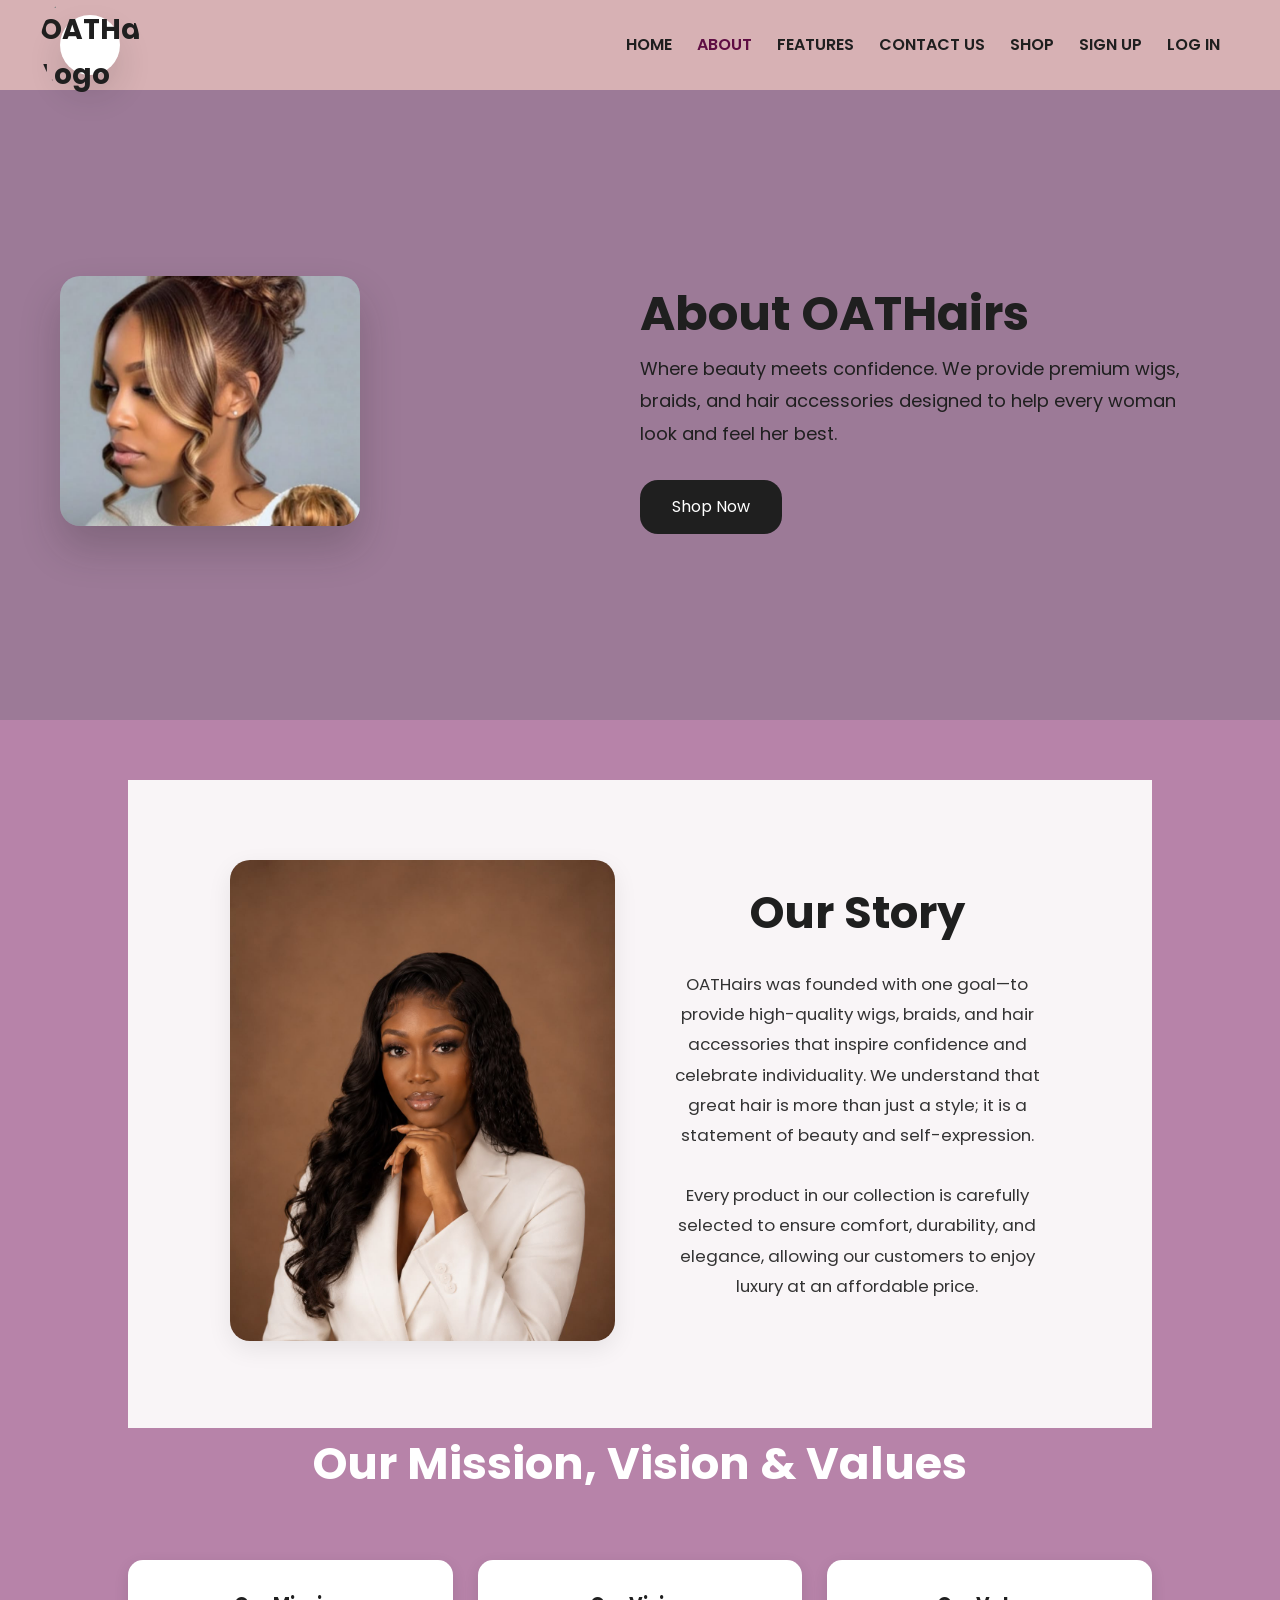
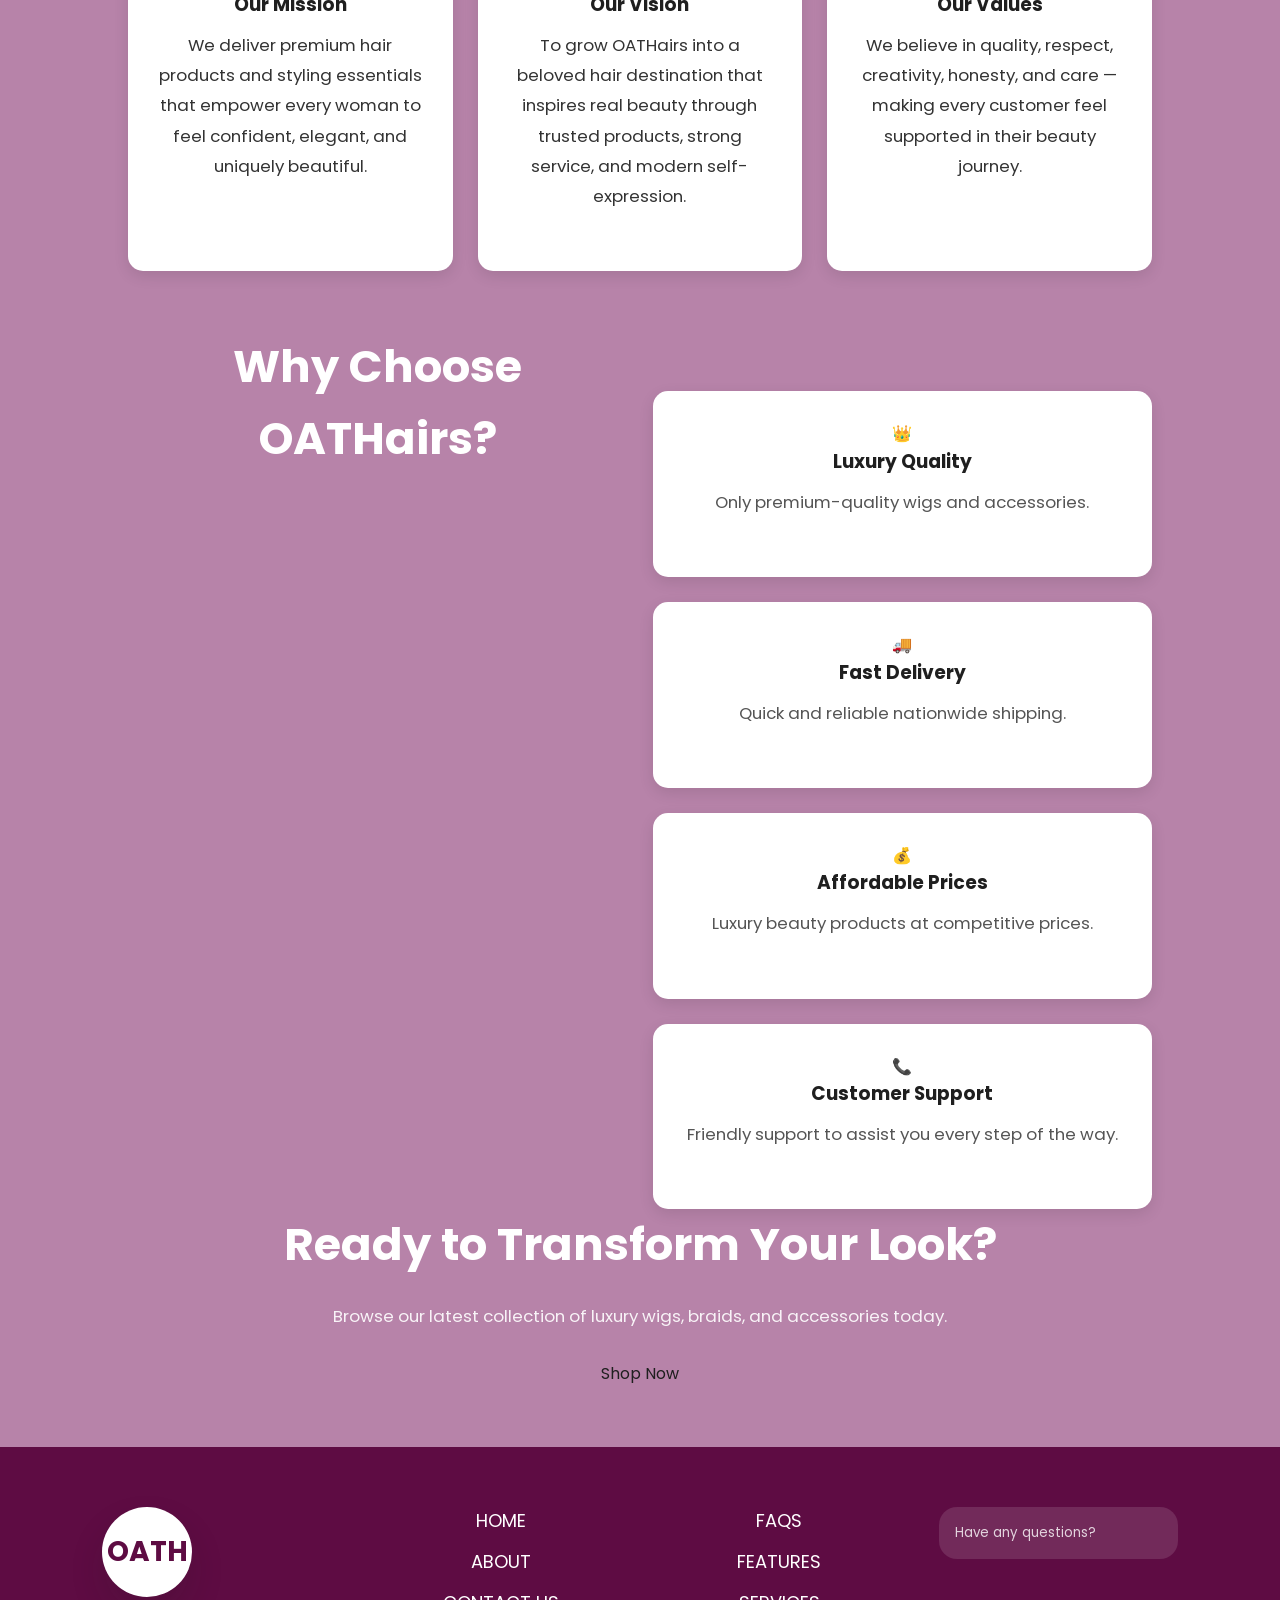
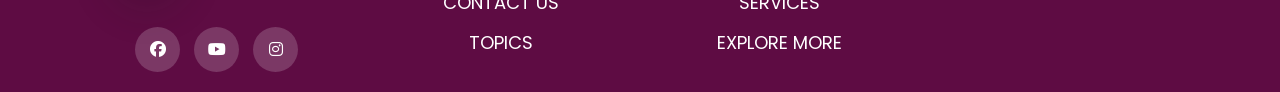
==== pages/about.html @ c1d585ab "Added styles" ====
<!DOCTYPE html>
<html lang="en">
<head>
    <meta charset="UTF-8">
    <meta name="viewport" content="width=device-width, initial-scale=1.0">
    <title>About Us | OATHairs</title>

    <link rel="stylesheet" href="../src/style.css">

    <link href="https://fonts.googleapis.com/css2?family=Poppins:wght@300;400;500;600;700&display=swap" rel="stylesheet">

    <link rel="stylesheet"
    href="https://cdnjs.cloudflare.com/ajax/libs/font-awesome/6.5.2/css/all.min.css">
</head>

<body>

<!-- Navigation -->

<header>

<nav class="navbar">

    <div class="logo">
            <img src="../images/logo.png" alt="OATHairs Logo">
        </div>


  

<ul>
<li><a href="../index.html">HOME</a></li>
<li><a href="about.html" class="active">ABOUT</a></li>
<li><a href="features.html">FEATURES</a></li>
<li><a href="contact.html">CONTACT US</a></li>
<li><a href="shop.html">SHOP</a></li>
<li><a href="signup.html">SIGN UP</a></li>
<li><a href="login.html">LOG IN</a></li>
</ul>

</nav>

</header>

<!-- Hero -->

<section class="hero about-hero">

<div class="hero-image">

<img src="../images/WigCap2.jpg" alt="About OATHairs">

</div>

<div class="hero-text">

<h1>About OATHairs</h1>

<p>Where beauty meets confidence. We provide premium wigs, braids, and hair accessories designed to help every woman look and feel her best.</p>

<a href="shop.html" class="about-btn">Shop Now</a>

</div>

</section>

<div class="color-band">

<!-- Our Story -->

<section class="about">

<div class="about-container">

<div class="about-image">
    

<img src="../images/ThelmaProfile.jpeg" alt="Our Story">


</div>

<div class="about-content">

<h2>Our Story</h2>

<p style="color: #333;">
OATHairs was founded with one goal—to provide high-quality wigs, braids, and hair accessories that inspire confidence and celebrate individuality. We understand that great hair is more than just a style; it is a statement of beauty and self-expression.

</p>

<p style="color: #333;">
Every product in our collection is carefully selected to ensure comfort, durability, and elegance, allowing our customers to enjoy luxury at an affordable price.

</p>

</div>

</div>

</section>

<!-- Mission, Vision & Values -->

<section class="features">

<h2>Our Mission, Vision & Values</h2>

<div class="about-features">

<div class="feature-card">
<h3>Our Mission</h3>
<p style="color: #333;">We deliver premium hair products and styling essentials that empower every woman to feel confident, elegant, and uniquely beautiful.</p>
</div>

<div class="feature-card">
<h3>Our Vision</h3>
<p style="color: #333;">To grow OATHairs into a beloved hair destination that inspires real beauty through trusted products, strong service, and modern self-expression.</p>
</div>

<div class="feature-card">
<h3>Our Values</h3>
<p style="color: #333;">We believe in quality, respect, creativity, honesty, and care — making every customer feel supported in their beauty journey.</p>
</div>

</div>

</section>

<!-- Why Choose Us -->

<section class="about-features">

<h2>Why Choose OATHairs?</h2>

<div class="about-features">

<div class="feature-card">
<div class="emoji-icon">👑</div>
<h3>Luxury Quality</h3>
<p>Only premium-quality wigs and accessories.</p>
</div>

<div class="feature-card">
<div class="emoji-icon">🚚</div>
<h3>Fast Delivery</h3>
<p>Quick and reliable nationwide shipping.</p>
</div>

<div class="feature-card">
<div class="emoji-icon">💰</div>
<h3>Affordable Prices</h3>
<p>Luxury beauty products at competitive prices.</p>
</div>

<div class="feature-card">
<div class="emoji-icon">📞</div>
<h3>Customer Support</h3>
<p>Friendly support to assist you every step of the way.</p>
</div>

</div>

</section>

<!-- Call to Action -->

<section class="contact">

<h2>Ready to Transform Your Look?</h2>

<p style="text-align:center; margin-bottom:30px;">

Browse our latest collection of luxury wigs, braids, and accessories today.

</p>

<div style="text-align:center;">
<a href="shop.html" class="btn">Shop Now</a>
</div>

</section>

</div>

<!-- Footer -->

<footer>

<div class="footer-logo">
    

<div class="circle">OATH</div>

<div class="socials">

<i class="fab fa-facebook"></i>
<i class="fab fa-youtube"></i>
<i class="fab fa-instagram"></i>

</div>

</div>

<div class="footer-links">
<ul>
<li>HOME</li>
<li>ABOUT</li>
<li>CONTACT US</li>
<li>TOPICS</li>
</ul>
</div>

<div class="footer-links">
<ul>
<li>FAQS</li>
<li>FEATURES</li>
<li>SERVICES</li>
<li>EXPLORE MORE</li>
</ul>
</div>

<div class="contact-box">
<input type="text" placeholder="Have any questions?">
</div>

</footer>

</body>
</html>
---- src/style.css ----
/* Google Font */

@import url('https://fonts.googleapis.com/css2?family=Poppins:wght@300;400;500;600;700&display=swap');


* {

    margin: 0;

    padding: 0;

    box-sizing: border-box;

    font-family: 'Poppins', sans-serif;

}


body {

    background: #F9F5F7;

    color: #1F1F1F;

    line-height: 1.6;

}


a {

    color: #1F1F1F;

    text-decoration: none;

    transition: color .3s ease;

}


a:hover {

    color: #5E0C43;

}


button {

    font-family: 'Poppins', sans-serif;

}


/* Navigation */


.navbar {

    width: 100%;

    min-height: 90px;

    background: #D7B1B4;

    display: flex;

    justify-content: space-between;

    align-items: center;

    padding: 0 60px;

    box-shadow: 0 18px 40px rgba(31, 31, 31, 0.12);

}


.logo {

    width: 60px;

    height: 60px;

    border-radius: 50%;

    background: #FFFFFF;

    color: #1F1F1F;

    border-radius: 50%;

    display: flex;



    justify-content: center;

    align-items: center;

    font-size: 28px;

    font-weight: 700;

    box-shadow: 0 18px 35px rgba(31, 31, 31, 0.14);

}
.logo img{
    width: 100px;
    height: height 100%;
    object-fit: cover;
    border-radius: 50%;
}


.navbar ul {

    display: flex;

    list-style: none;

    flex-wrap: wrap;

}


.navbar ul li {

    margin-left: 25px;

}


.navbar ul li a {

    text-decoration: none;

    color: #1F1F1F;

    font-weight: 600;

    transition: color .3s ease;

}


.navbar ul li a:hover {

    color: #5E0C43;

}


/* Hero Section */


.hero {

    background: #9C7A97;

    color: #1F1F1F;

    display: flex;

    justify-content: space-between;

    align-items: center;

    padding: 60px;

    gap: 40px;

}


.hero-image img {

    width: 300px;

    height: 250px;

    object-fit: cover;

    border-radius: 20px;

    box-shadow: 0 22px 40px rgba(31, 31, 31, 0.22);

}


.hero-text {

    width: 50%;

}


.hero-text h2 {

    font-size: 44px;

    margin-bottom: 20px;

    color: #1F1F1F;

}


.hero-text p {

    line-height: 1.8;

    margin-bottom: 30px;

    color: #1F1F1F;

    max-width: 560px;

}


.hero button {

    padding: 16px 48px;

    background: #1F1F1F;

    color: #FFFFFF;

    border: none;

    border-radius: 18px;

    font-size: 18px;

    font-weight: 700;

    cursor: pointer;

    transition: background .3s ease, transform .3s ease, box-shadow .3s ease;

    box-shadow: 0 14px 35px rgba(31, 31, 31, 0.28);

}


.hero button:hover {

    background: #5E0C43;

    transform: translateY(-2px);

}


/* Products */


.sponsors {

    background: #B783A9;

    padding: 60px;

}


.sponsors h2 {

    text-align: center;

    margin-bottom: 40px;

    color: #1F1F1F;

    font-size: 32px;

}


.cards {

    display: grid;

    grid-template-columns: repeat(4, 1fr);

    gap: 30px;

}


.card {

    text-align: center;

    background: #FFFFFF;

    border-radius: 20px;

    padding: 24px;

    box-shadow: 0 18px 35px rgba(31, 31, 31, 0.12);

    transition: transform .3s ease, box-shadow .3s ease;

}


.card:hover {

    transform: translateY(-4px);

    box-shadow: 0 24px 45px rgba(31, 31, 31, 0.18);

}


.card img {

    width: 100%;

    height: 180px;

    object-fit: cover;

    border-radius: 18px;

    box-shadow: 0 16px 30px rgba(31, 31, 31, 0.14);

}


.card h3 {

    margin-top: 20px;

    color: #1F1F1F;

    font-size: 22px;

}


/* Footer */


footer {

    background: #5E0C43;

    color: #FFFFFF;

    display: grid;

    grid-template-columns: 1fr 1fr 1fr 1fr;

    padding: 60px;

    gap: 40px;

}


.circle {

    width: 90px;

    height: 90px;

    border-radius: 50%;

    background: #FFFFFF;

    color: #5E0C43;

    display: flex;

    justify-content: center;

    align-items: center;

    font-size: 28px;

    font-weight: bold;

    margin-bottom: 30px;

    box-shadow: 0 18px 35px rgba(31, 31, 31, 0.14);

}


.socials i {

    width: 45px;

    height: 45px;

    background: rgba(255, 255, 255, 0.18);

    border-radius: 50%;

    display: inline-flex;

    justify-content: center;

    align-items: center;

    margin-right: 10px;

    cursor: pointer;

    transition: background .3s ease, color .3s ease;

    color: #FFFFFF;

}


.socials i:hover {

    background: #FFFFFF;

    color: #5E0C43;

}


.footer-links ul {

    list-style: none;

    padding: 0;

}


.footer-links li {

    color: #FFFFFF;

    margin-bottom: 12px;

    font-size: 18px;

}


.contact-box input,

.contact-box textarea {

    width: 100%;

    padding: 16px;

    border: none;

    border-radius: 18px;

    margin-bottom: 15px;

    background: rgba(255, 255, 255, 0.12);

    color: #FFFFFF;

    outline: none;

    transition: box-shadow .3s ease;

}


.contact-box input::placeholder,

.contact-box textarea::placeholder {

    color: rgba(255, 255, 255, 0.8);

}


.contact-box input:focus,

.contact-box textarea:focus {

    box-shadow: 0 0 0 3px rgba(255, 255, 255, 0.18);

}


.contact-box textarea {

    height: 120px;

    resize: none;

}


/* Responsive */


@media(max-width:900px) {

    .navbar {

        flex-direction: column;

        height: auto;

        padding: 25px 30px;

    }


    .navbar ul {

        justify-content: center;

        margin-top: 20px;

    }


    .hero {

        flex-direction: column;

        text-align: center;

    }


    .hero-text {

        width: 100%;

        margin-top: 30px;

    }


    .cards {

        grid-template-columns: repeat(2, 1fr);

    }


    footer {

        grid-template-columns: 1fr;

        text-align: center;

    }


    .circle {

        margin: 0 auto 30px;

    }

}


@media(max-width:600px) {

    .cards {

        grid-template-columns: 1fr;

    }


    .hero-image img {

        width: 100%;

        height: auto;

    }


    .navbar ul li {

        margin: 10px;

    }


    .navbar {

        padding: 20px;

    }


    .hero {

        padding: 40px 20px;

    }


    .sponsors {

        padding: 40px 20px;

    }


    footer {

        padding: 40px 20px;

    }

}



.hero-text h2 {

    font-size: 28px;

}



/* Active navigation link */

.nav-links a.active {

    color: #5E0C43;

    font-weight: 700;

}


/* About page hero */

.about-hero {

    min-height: 70vh;

}


.about-hero .hero-text h1 {

    font-size: 48px;

}


.about-hero .hero-text p {

    font-size: 18px;

}


/* Icon styling inside About page cards */

.product-card i {

    color: #5E0C43;

    margin-top: 30px;

}

/* ==========================
   ABOUT SECTION - OATHairs
========================== */

.about {
    background: #F9F5F7;
    padding: 80px 10%;
}

.about-container {
    display: flex;
    align-items: center;
    justify-content: space-between;
    gap: 50px;
    flex-wrap: wrap;
}

.about-image {
    flex: 1;
}

.about-image img {
    width: 100%;
    border-radius: 20px;
    box-shadow: 0 8px 25px rgba(0, 0, 0, 0.08);
    transition: all 0.3s ease;
}

.about-image img:hover {
    transform: scale(1.03);
    box-shadow: 0 15px 35px rgba(0, 0, 0, 0.15);
}

.about-content {
    flex: 1;
}

.about-content h2 {
    color: #1F1F1F;
    font-size: 2.8rem;
    margin-bottom: 20px;
    font-weight: 700;
}

.about-content p {
    color: #1F1F1F;
    font-size: 1.05rem;
    line-height: 1.8;
    margin-bottom: 20px;
}

/* Button */

.about-btn {
    display: inline-block;
    background: #1F1F1F;
    color: #fff;
    padding: 14px 32px;
    border-radius: 18px;
    text-decoration: none;
    transition: all 0.3s ease;
}

.about-btn:hover {
    background: #5E0C43;
    transform: translateY(-3px);
}

/* Feature Cards */

.about-features {
    display: grid;
    grid-template-columns: repeat(auto-fit, minmax(250px, 1fr));
    gap: 25px;
    margin-top: 60px;
}

.feature-card {
    background: #FFFFFF;
    padding: 30px;
    border-radius: 18px;
    box-shadow: 0 8px 25px rgba(0, 0, 0, 0.08);
    transition: all 0.3s ease;
}

.feature-card:hover {
    transform: translateY(-8px);
    box-shadow: 0 15px 35px rgba(0, 0, 0, 0.15);
}

.feature-card h3 {
    color: #1F1F1F;
    margin-bottom: 15px;
}

.feature-card p {
    color: #1F1F1F;
    line-height: 1.7;
}

/* Links */

.about a {
    color: #1F1F1F;
    text-decoration: none;
    transition: color 0.3s ease;
}

.about a:hover {
    color: #5E0C43;
}

.color-band {
    background: #B783A9;
    padding: 60px 10%;
    text-align: center;
    color: #FFFFFF;
}

.color-band .color-band-content {
    max-width: 760px;
    margin: 0 auto;
}

.color-band h2 {
    font-size: 2.8rem;
    margin-bottom: 20px;
}

.color-band p {
    color: rgba(255, 255, 255, 0.9);
    font-size: 1.05rem;
    line-height: 1.8;
    margin: 0 auto 30px;
    max-width: 650px;
}

.color-band .about-btn {
    background: #FFFFFF;
    color: #1F1F1F;
}

.color-band .about-btn:hover {
    background: #5E0C43;
    color: #FFFFFF;
}

/* Responsive */

@media (max-width: 768px) {
    .about {
        padding: 60px 8%;
    }

    .about-container {
        flex-direction: column;
        text-align: center;
    }

    .about-content h2 {
        font-size: 2.2rem;
    }

    .about-content p {
        font-size: 1rem;
    }
}

/* FEATURES PAGE */

.features-hero {
    background: #9C7A97;
    color: white;
    text-align: center;
    padding: 80px 20px;
}

.features-hero h1 {
    font-size: 40px;
    margin-bottom: 15px;
}

.features-section {
    display: grid;
    grid-template-columns: repeat(4, 1fr);
    gap: 25px;
    padding: 60px 8%;
    background: #B783A9;
}

.feature-card {
    background: white;
    padding: 30px;
    text-align: center;
    border-radius: 15px;
    box-shadow: 0 5px 15px rgba(0, 0, 0, .1);
}

.features-section h2 {
    color: #FFFFFF;
    margin-bottom: 40px;
}

.feature-card i {
    font-size: 40px;
    color: #5E0C43;
    margin-bottom: 20px;
}

.feature-card h3 {
    margin-bottom: 10px;
    color: #1F1F1F;
}

.feature-card p {
    color: #555;
}

footer {
    background: #5E0C43;
    color: white;
    text-align: center;
    padding: 20px;
}

/* CONTACT PAGE */

.contact-hero {

    background: #9C7A97;

    color: white;

    text-align: center;

    padding: 90px 20px;

}

.contact-hero h1 {

    font-size: 45px;

    margin-bottom: 15px;

}

.contact-page {

    display: grid;

    grid-template-columns: 1fr 1fr;

    gap: 40px;

    padding: 70px 8%;

    background: #F9F5F7;

}

.color-band .contact-page {
    background: transparent;
}

.contact-info {

    background: #FFFFFF;

    padding: 35px;

    border-radius: 15px;

    box-shadow: 0 5px 20px rgba(0, 0, 0, .1);

}

.contact-info h2 {

    margin-bottom: 25px;

    color: #1F1F1F;

}

.contact-info p {

    margin-bottom: 18px;

    font-size: 17px;

    color: #1F1F1F;

}

.contact-info i {

    color: #FFFFFF;

    margin-right: 10px;

}

.contact-info i {

    color: #5E0C43;

    margin-right: 10px;

}

.contact-form {

    background: white;

    padding: 35px;

    border-radius: 15px;

    box-shadow: 0 5px 20px rgba(0, 0, 0, .1);

}

.contact-form input,

.contact-form textarea {

    width: 100%;

    padding: 15px;

    margin-bottom: 20px;

    border: 1px solid #ddd;

    border-radius: 10px;

    font-size: 16px;

}

.contact-form textarea {

    height: 180px;

    resize: none;

}

.contact-form button {

    width: 100%;

    padding: 15px;

    background: #1F1F1F;

    color: white;

    border: none;

    border-radius: 30px;

    font-size: 17px;

    cursor: pointer;

    transition: .3s;

}

.contact-form button:hover {

    background: #5E0C43;

}

footer {

    background: #5E0C43;

    color: white;

    padding: 50px 8%;

}

.footer-container {

    display: grid;

    grid-template-columns: repeat(auto-fit, minmax(220px, 1fr));

    gap: 30px;

}

.footer-container a {

    color: white;

    text-decoration: none;

}

.footer-container a:hover {

    color: #D7B1B4;

}

.social-icons i {

    font-size: 22px;

    margin-right: 15px;

    cursor: pointer;

}

.social-icons i:hover {

    color: #D7B1B4;

}

.copyright {

    text-align: center;

    margin-top: 20px;

}

@media(max-width:768px) {

    .contact-page {

        grid-template-columns: 1fr;

    }

}

/* =======================================
SHOP PAGE
======================================= */

.active {
    color: #5E0C43 !important;
    font-weight: 700;
}

/* Shop Hero */

.shop-hero {
    background: #9C7A97;
    color: #fff;
    text-align: center;
    padding: 130px 20px 80px;
}

.shop-hero h1 {
    font-size: 48px;
    margin-bottom: 15px;
}

.shop-hero p {
    font-size: 18px;
    max-width: 650px;
    margin: auto;
}

/* Products */

.shop-products {
    background: #F9F5F7;
    display: grid;
    grid-template-columns: repeat(auto-fit, minmax(280px, 1fr));
    gap: 30px;
    padding: 70px 8%;
}

.product {
    background: #fff;
    border-radius: 15px;
    overflow: hidden;
    text-align: center;
    box-shadow: 0 8px 20px rgba(0, 0, 0, .1);
    transition: .3s;
}

.product:hover {
    transform: translateY(-8px);
}

.product img {
    width: 100%;
    height: 300px;
    object-fit: cover;
}

.product h3 {
    margin-top: 20px;
    color: #1F1F1F;
}

.product p {
    padding: 0 20px;
    color: #555;
    line-height: 1.6;
}

.price {
    color: #5E0C43 !important;
    font-size: 22px;
    font-weight: bold;
    margin: 15px 0;
}

.product button {
    margin: 25px 0;
    padding: 14px 35px;
    border: none;
    background: #1F1F1F;
    color: #fff;
    border-radius: 30px;
    cursor: pointer;
    transition: .3s;
    font-size: 16px;
}

.product button:hover {
    background: #5E0C43;
}

/* Information Section */

.shop-info {
    background: linear-gradient(135deg, #D7B1B4 0%, #B783A9 100%);
    padding: 80px 8%;
}

.shop-info h2 {
    text-align: center;
    color: #fff;
    margin-bottom: 50px;
    font-size: 36px;
}

.info-container {
    display: grid;
    grid-template-columns: repeat(auto-fit, minmax(250px, 1fr));
    gap: 30px;
}

.info-card {
    background: #fff;
    border-radius: 15px;
    padding: 35px;
    text-align: center;
    box-shadow: 0 5px 15px rgba(0, 0, 0, .1);
    transition: .3s;
}

.info-card:hover {
    transform: translateY(-8px);
}

.info-card i {
    font-size: 45px;
    color: #5E0C43;
    margin-bottom: 20px;
}

.info-card h3 {
    margin-bottom: 15px;
    color: #1F1F1F;
}

.info-card p {
    color: #555;
}

/* Footer */

footer {
    background: #5E0C43;
    color: #fff;
    padding: 60px 8% 20px;
}

.footer-container {
    display: grid;
    grid-template-columns: repeat(auto-fit, minmax(220px, 1fr));
    gap: 40px;
}

.footer-container h3 {
    margin-bottom: 20px;
}

.footer-container a {
    color: #fff;
    text-decoration: none;
}

.footer-container a:hover {
    color: #D7B1B4;
}

.footer-container p {
    margin-bottom: 12px;
}

.footer-container img {
    border-radius: 50%;
    margin-bottom: 15px;
}

.social-icons {
    margin-top: 20px;
}

.social-icons i {
    width: 45px;
    height: 45px;
    background: #D7B1B4;
    color: #5E0C43;
    border-radius: 50%;
    display: inline-flex;
    justify-content: center;
    align-items: center;
    margin-right: 10px;
    cursor: pointer;
    transition: .3s;
}

.social-icons i:hover {
    background: #fff;
}

hr {
    margin: 35px 0 20px;
    border: none;
    border-top: 1px solid rgba(255, 255, 255, .3);
}

.copyright {
    text-align: center;
    font-size: 15px;
}

/* Responsive */

@media(max-width:900px) {

    .shop-hero h1 {
        font-size: 40px;
    }

    .shop-products {
        grid-template-columns: repeat(2, 1fr);
    }

}

@media(max-width:768px) {

    .navbar {
        flex-direction: column;
        padding: 20px;
    }

    .nav-links {
        flex-wrap: wrap;
        justify-content: center;
        margin-top: 20px;
    }

    .nav-links li {
        margin: 10px;
    }

    .shop-products {
        grid-template-columns: 1fr;
    }

    .info-container {
        grid-template-columns: 1fr;
    }

    .footer-container {
        grid-template-columns: 1fr;
        text-align: center;
    }

}/* ===============================
   SIGN UP PAGE
================================ */

.signup-section{
    background:#F9F5F7;
    padding:80px 20px;
    display:flex;
    justify-content:center;
    align-items:center;
}

.signup-container{
    background:#ffffff;
    width:100%;
    max-width:500px;
    padding:40px;
    border-radius:15px;
    box-shadow:0 8px 20px rgba(0,0,0,.1);
}

.signup-container h1{
    text-align:center;
    color:#5E0C43;
    margin-bottom:10px;
}

.signup-container p{
    text-align:center;
    color:#555;
    margin-bottom:25px;
}

.signup-container form{
    display:flex;
    flex-direction:column;
}

.signup-container input{
    padding:15px;
    margin-bottom:18px;
    border:1px solid #ccc;
    border-radius:8px;
    font-size:16px;
    outline:none;
}

.signup-container input:focus{
    border-color:#9C7A97;
}

.signup-container button{
    background:#1F1F1F;
    color:#fff;
    border:none;
    padding:15px;
    border-radius:30px;
    font-size:16px;
    cursor:pointer;
    transition:0.3s;
}

.signup-container button:hover{
    background:#5E0C43;
}

.login-link{
    margin-top:20px;
    text-align:center;
}

.login-link a{
    color:#5E0C43;
    text-decoration:none;
    font-weight:600;
}

.login-link a:hover{
    text-decoration:underline;
}
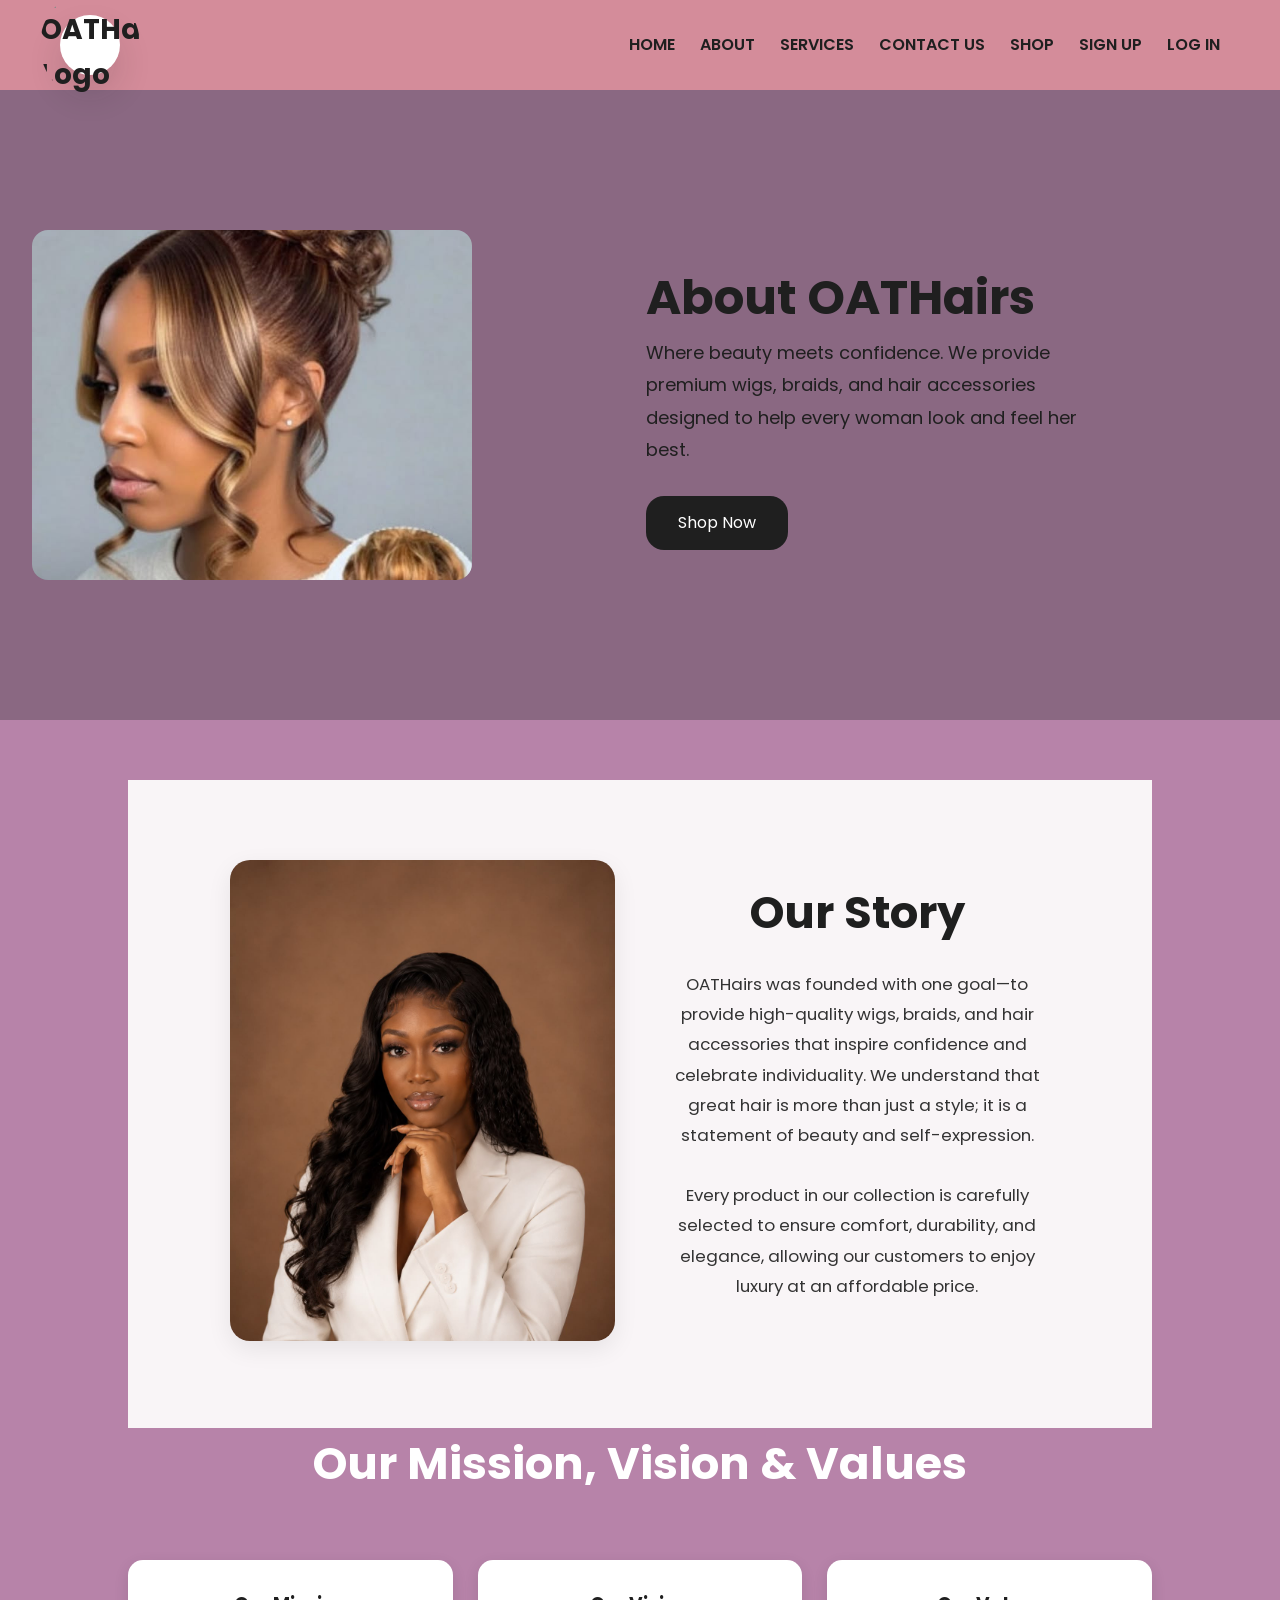
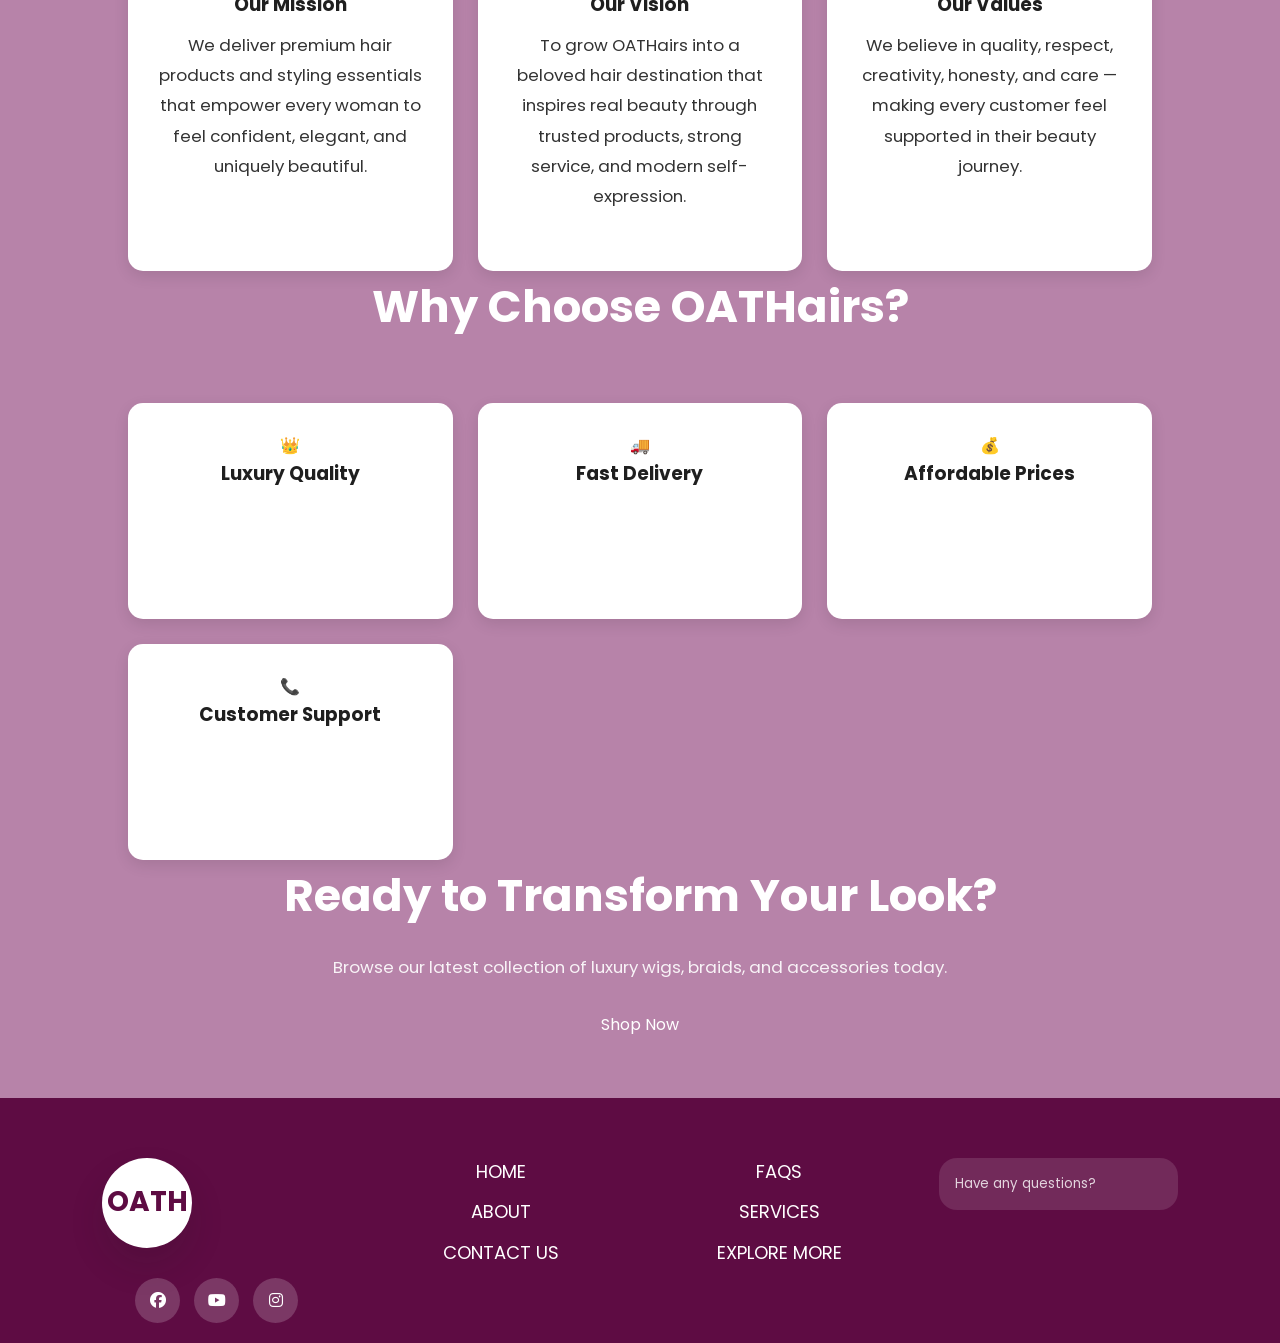
==== commit 4b4c1a4e: "Added changes" ====
--- a/pages/about.html
+++ b/pages/about.html
@@ -29,14 +29,27 @@
   
 
 <ul>
+
 <li><a href="../index.html">HOME</a></li>
-<li><a href="about.html" class="active">ABOUT</a></li>
-<li><a href="features.html">FEATURES</a></li>
+
+
+<li><a href="about.html">ABOUT</a></li>
+
+
+<li><a href="services.html">SERVICES</a></li>
+
+
 <li><a href="contact.html">CONTACT US</a></li>
+
+
 <li><a href="shop.html">SHOP</a></li>
+
+
 <li><a href="signup.html">SIGN UP</a></li>
+
+
 <li><a href="login.html">LOG IN</a></li>
-</ul>
+
 
 </nav>
 
@@ -102,23 +115,23 @@
 
 <!-- Mission, Vision & Values -->
 
-<section class="features">
+<section class="services">
 
 <h2>Our Mission, Vision & Values</h2>
 
-<div class="about-features">
-
-<div class="feature-card">
+<div class="about-services">
+
+<div class="services-card">
 <h3>Our Mission</h3>
 <p style="color: #333;">We deliver premium hair products and styling essentials that empower every woman to feel confident, elegant, and uniquely beautiful.</p>
 </div>
 
-<div class="feature-card">
+<div class="services-card">
 <h3>Our Vision</h3>
 <p style="color: #333;">To grow OATHairs into a beloved hair destination that inspires real beauty through trusted products, strong service, and modern self-expression.</p>
 </div>
 
-<div class="feature-card">
+<div class="services-card">
 <h3>Our Values</h3>
 <p style="color: #333;">We believe in quality, respect, creativity, honesty, and care — making every customer feel supported in their beauty journey.</p>
 </div>
@@ -133,27 +146,27 @@
 
 <h2>Why Choose OATHairs?</h2>
 
-<div class="about-features">
-
-<div class="feature-card">
+<div class="about-services">
+
+<div class="services-card">
 <div class="emoji-icon">👑</div>
 <h3>Luxury Quality</h3>
 <p>Only premium-quality wigs and accessories.</p>
 </div>
 
-<div class="feature-card">
+<div class="services-card">
 <div class="emoji-icon">🚚</div>
 <h3>Fast Delivery</h3>
 <p>Quick and reliable nationwide shipping.</p>
 </div>
 
-<div class="feature-card">
+<div class="services-card">
 <div class="emoji-icon">💰</div>
 <h3>Affordable Prices</h3>
 <p>Luxury beauty products at competitive prices.</p>
 </div>
 
-<div class="feature-card">
+<div class="services-card">
 <div class="emoji-icon">📞</div>
 <h3>Customer Support</h3>
 <p>Friendly support to assist you every step of the way.</p>
@@ -194,9 +207,10 @@
 
 <div class="socials">
 
-<i class="fab fa-facebook"></i>
-<i class="fab fa-youtube"></i>
-<i class="fab fa-instagram"></i>
+ <a href="https://www.bing.com/ck/a?!&&p=241cf4781161729c460f0753beb1db2a207943b457a90e3b80ce70a01ca1855cJmltdHM9MTc4NTI4MzIwMA&ptn=3&ver=2&hsh=4&fclid=25be6c69-4abb-6e33-32db-79d24bdc6f20&psq=facebook+login&u=a1aHR0cHM6Ly93d3cuZmFjZWJvb2suY29tL2xvZ2luLnBocC8"><i class="fab fa-facebook"></i></a>
+<a href="https://www.bing.com/ck/a?!&&p=c644963875236be9aec6e019cb2c03e98f8d1e6d0752687737f6ae125890a4c3JmltdHM9MTc4NTI4MzIwMA&ptn=3&ver=2&hsh=4&fclid=25be6c69-4abb-6e33-32db-79d24bdc6f20&psq=youtube&u=a1aHR0cHM6Ly93d3cueW91dHViZS5jb20v"><i class="fab fa-youtube"></i></a>
+<a href="https://www.bing.com/ck/a?!&&p=7c882ef35ad5ad8fe5afe63c1cdaf5c5381093c50f540200bb21dcc2a9450dcbJmltdHM9MTc4NTI4MzIwMA&ptn=3&ver=2&hsh=4&fclid=25be6c69-4abb-6e33-32db-79d24bdc6f20&psq=instagram+login&u=a1aHR0cHM6Ly93d3cuaW5zdGFncmFtLmNvbS8"><i class="fab fa-instagram"></i></a>
+
 
 </div>
 
@@ -204,19 +218,21 @@
 
 <div class="footer-links">
 <ul>
-<li>HOME</li>
-<li>ABOUT</li>
-<li>CONTACT US</li>
-<li>TOPICS</li>
+<li><a href="index.html">HOME</a></li>
+<li><a href="pages/about.html">ABOUT</a></li>
+<li><a href="pages/contact.html">CONTACT US</a></li>
+
 </ul>
 </div>
 
 <div class="footer-links">
+    
+    
+
 <ul>
-<li>FAQS</li>
-<li>FEATURES</li>
-<li>SERVICES</li>
-<li>EXPLORE MORE</li>
+<li><a href="../pages/faqs.html">FAQS</a></li>
+<li><a href="pages/services.html">SERVICES</a></li>
+<li><a href="../pages/shop.html">EXPLORE MORE</a></li>
 </ul>
 </div>
 
--- a/src/style.css
+++ b/src/style.css
@@ -29,7 +29,7 @@
 
 a {
 
-    color: #1F1F1F;
+color: white;
 
     text-decoration: none;
 
@@ -48,6 +48,7 @@
 button {
 
     font-family: 'Poppins', sans-serif;
+    
 
 }
 
@@ -61,7 +62,7 @@
 
     min-height: 90px;
 
-    background: #D7B1B4;
+    background: #D48C9A;
 
     display: flex;
 
@@ -110,6 +111,39 @@
     height: height 100%;
     object-fit: cover;
     border-radius: 50%;
+}/* Direct full-width container */
+.hero {
+    display: flex !important;
+    flex-direction: row !important;
+    align-items: center !important;
+    justify-content: space-between !important;
+    width: 100% !important;
+    box-sizing: border-box;
+    padding: 2rem;
+}
+
+/* Forces image container to take 50% width */
+.hero-image {
+    flex: 0 0 50% !important;
+    max-width: 50% !important;
+    width: 50% !important;
+    box-sizing: border-box;
+}
+
+/* Keeps text section taking the other half */
+.hero-content {
+    flex: 0 0 45% !important;
+    max-width: 45% !important;
+}
+
+/* Make actual image stretch inside its 50% container */
+.hero-image img {
+    width: 100% !important;
+    height: auto !important;
+    max-height: 500px;
+    object-fit: cover;
+    border-radius: 20px;
+    display: block;
 }
 
 
@@ -147,43 +181,6 @@
 .navbar ul li a:hover {
 
     color: #5E0C43;
-
-}
-
-
-/* Hero Section */
-
-
-.hero {
-
-    background: #9C7A97;
-
-    color: #1F1F1F;
-
-    display: flex;
-
-    justify-content: space-between;
-
-    align-items: center;
-
-    padding: 60px;
-
-    gap: 40px;
-
-}
-
-
-.hero-image img {
-
-    width: 300px;
-
-    height: 250px;
-
-    object-fit: cover;
-
-    border-radius: 20px;
-
-    box-shadow: 0 22px 40px rgba(31, 31, 31, 0.22);
 
 }
 
@@ -742,16 +739,16 @@
     transform: translateY(-3px);
 }
 
-/* Feature Cards */
-
-.about-features {
+/* Services Cards */
+
+.about-services {
     display: grid;
     grid-template-columns: repeat(auto-fit, minmax(250px, 1fr));
     gap: 25px;
     margin-top: 60px;
 }
 
-.feature-card {
+.services-card {
     background: #FFFFFF;
     padding: 30px;
     border-radius: 18px;
@@ -759,17 +756,17 @@
     transition: all 0.3s ease;
 }
 
-.feature-card:hover {
+.services-card:hover {
     transform: translateY(-8px);
     box-shadow: 0 15px 35px rgba(0, 0, 0, 0.15);
 }
 
-.feature-card h3 {
+.services-card h3 {
     color: #1F1F1F;
     margin-bottom: 15px;
 }
 
-.feature-card p {
+.services-card p {
     color: #1F1F1F;
     line-height: 1.7;
 }
@@ -842,21 +839,21 @@
     }
 }
 
-/* FEATURES PAGE */
-
-.features-hero {
+/* SERVICES PAGE */
+
+.s-hero {
     background: #9C7A97;
     color: white;
     text-align: center;
     padding: 80px 20px;
 }
 
-.features-hero h1 {
+.services-hero h1 {
     font-size: 40px;
     margin-bottom: 15px;
 }
 
-.features-section {
+.services-section {
     display: grid;
     grid-template-columns: repeat(4, 1fr);
     gap: 25px;
@@ -864,7 +861,7 @@
     background: #B783A9;
 }
 
-.feature-card {
+.services-card {
     background: white;
     padding: 30px;
     text-align: center;
@@ -872,18 +869,18 @@
     box-shadow: 0 5px 15px rgba(0, 0, 0, .1);
 }
 
-.features-section h2 {
+.services-section h2 {
     color: #FFFFFF;
     margin-bottom: 40px;
 }
 
-.feature-card i {
+.services-card i {
     font-size: 40px;
     color: #5E0C43;
     margin-bottom: 20px;
 }
 
-.feature-card h3 {
+.services-card h3 {
     margin-bottom: 10px;
     color: #1F1F1F;
 }
@@ -1059,6 +1056,13 @@
 
     padding: 50px 8%;
 
+}
+.services-section{
+    display: flex;
+}
+.image1{
+    width: 300px;
+    height: 300px;
 }
 
 .footer-container {
@@ -1451,4 +1455,187 @@
 
 .login-link a:hover{
     text-decoration:underline;
+}/* ==========================================
+   TOP HERO SECTION (2 Images + Text Card)
+   ========================================== */
+
+.top-hero-layout {
+  width: 100%;
+  background-color: #8A6882; /* Pink/Purple background to match your design */
+  padding: 40px 20px;
+}
+
+.top-hero-container {
+  max-width: 1200px;
+  margin: 0 auto;
+  display: flex;
+  align-items: center;
+  justify-content: space-between;
+  gap: 80px;
+}
+
+/* Forces the 2 images to sit side-by-side */
+.top-hero-images {
+  display: flex;
+  gap: 15px;
+  width: 500px;
+  flex-shrink: 0;
+
+}
+
+.side-img {
+  width: 50%;
+  height: 250px;
+  object-fit: cover;
+  border-radius: 6px;
+}
+
+/* Right Side Text Container (Unboxed to match Home Page) */
+.top-hero-card {
+  flex: 1;
+  text-align: left; /* Left-aligned text like the Home page */
+}
+
+.brand-badge {
+  display: block;
+  font-size: 1.8rem; /* Makes title larger */
+  font-weight: 700;
+  color: #000000; 
+  margin-bottom: 12px;
+  letter-spacing: 0.5px;
+}
+
+.brand-desc {
+  font-size: 1rem;
+  line-height: 1.6;
+  color: #000000;
+  margin: 0;
+  max-width: 420px;
+}
+
+
+/* Makes it stack neatly on phone screens */
+@media (max-width: 768px) {
+  .top-hero-container {
+    flex-direction: column;
+  }
+  .top-hero-images {
+    width: 100%;
+  }
+  .top-hero-card {
+    width: 100%;
+  }
+}/* ==========================================
+   HOMEPAGE HERO SECTION (Full-Width Fix)
+   ========================================== */
+
+/* 1. Full-width purple background wrapper */
+.hero {
+  width: 100% !important;
+  background-color: #8A6882 !important; /* Your section's purple color */
+  display: flex !important;
+  align-items: center !important;
+  justify-content: center !important;
+  padding: 50px 20px !important;
+  box-sizing: border-box !important;
+}
+
+/* 2. Image and text wrapper layout */
+.hero-image {
+  display: flex !important;
+  justify-content: flex-end !important; /* Keeps image close to text */
+  margin-right: 40px !important; /* Space between image and text */
+}
+
+/* 3. Image dimensions */
+.hero-image img {
+  width: 100% !important;
+  max-width: 440px !important; /* Clean, balanced size */
+  height: 350px !important;
+  object-fit: cover !important;
+  border-radius: 16px !important;
+}
+
+.hero-text {
+  max-width: 450px !important;
+}
+/* ==========================================
+   LOGIN FORM STYLING
+   ========================================== */
+
+.login-container {
+  display: flex;
+  justify-content: center;
+  align-items: center;
+  min-height: 70vh;
+  padding: 40px 20px;
+}
+
+.login-card {
+  background: #ffffff;
+  padding: 40px;
+  border-radius: 12px;
+  box-shadow: 0 4px 20px rgba(0,0,0,0.08);
+  width: 100%;
+  max-width: 400px;
+}
+
+.login-card h2 {
+  margin-top: 0;
+  color: #333333;
+}
+
+.form-group {
+  margin-bottom: 20px;
+}
+
+.form-group label {
+  display: block;
+  margin-bottom: 6px;
+  font-weight: 600;
+  color: #444444;
+}
+
+.form-group input {
+  width: 100%;
+  padding: 10px 12px;
+  border: 1px solid #ccc;
+  border-radius: 6px;
+  box-sizing: border-box;
+}
+
+.login-btn {
+  width: 100%;
+  padding: 12px;
+  background-color: #8A6882;
+  color: white;
+  border: none;
+  border-radius: 6px;
+  font-weight: bold;
+  cursor: pointer;
+}
+/* 1. Make the hero section span the full width without inner margins */
+.hero {
+    width: 100% !important;
+    max-width: 100% !important;
+    display: flex !important;
+    justify-content: flex-start !important;
+    align-items: center !important;
+    margin-left: 0 !important;
+    padding-left: 2rem !important; /* Adjust or set to 0 if you want it flush to the screen edge */
+    box-sizing: border-box !important;
+}
+
+/* 2. Remove all auto-margins that center the image container */
+.hero-image {
+    margin: 0 !important;
+    padding: 0 !important;
+    display: block !important;
+}
+
+/* 3. Ensure the image itself doesn't center inside its box */
+.hero-image img {
+    margin-left: 0 !important;
+    margin-right: auto !important;
+    display: block !important;
 }
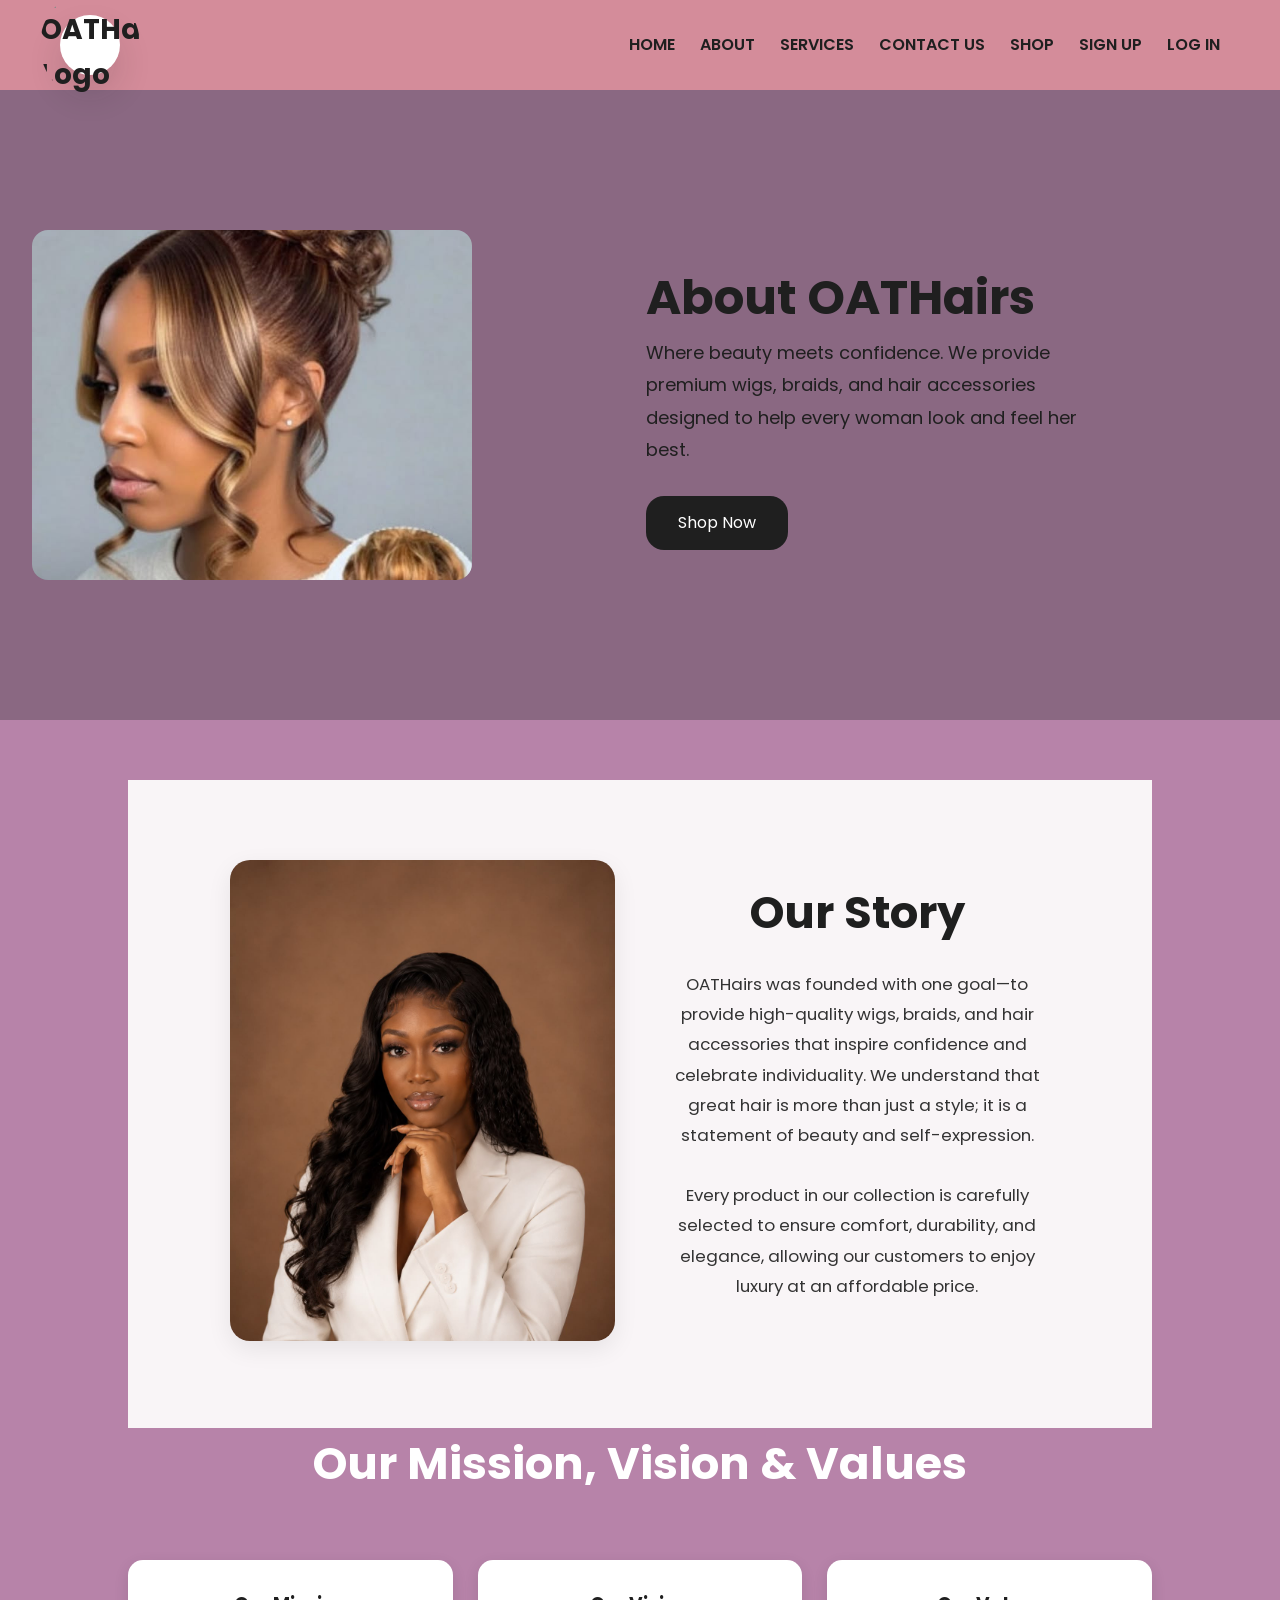
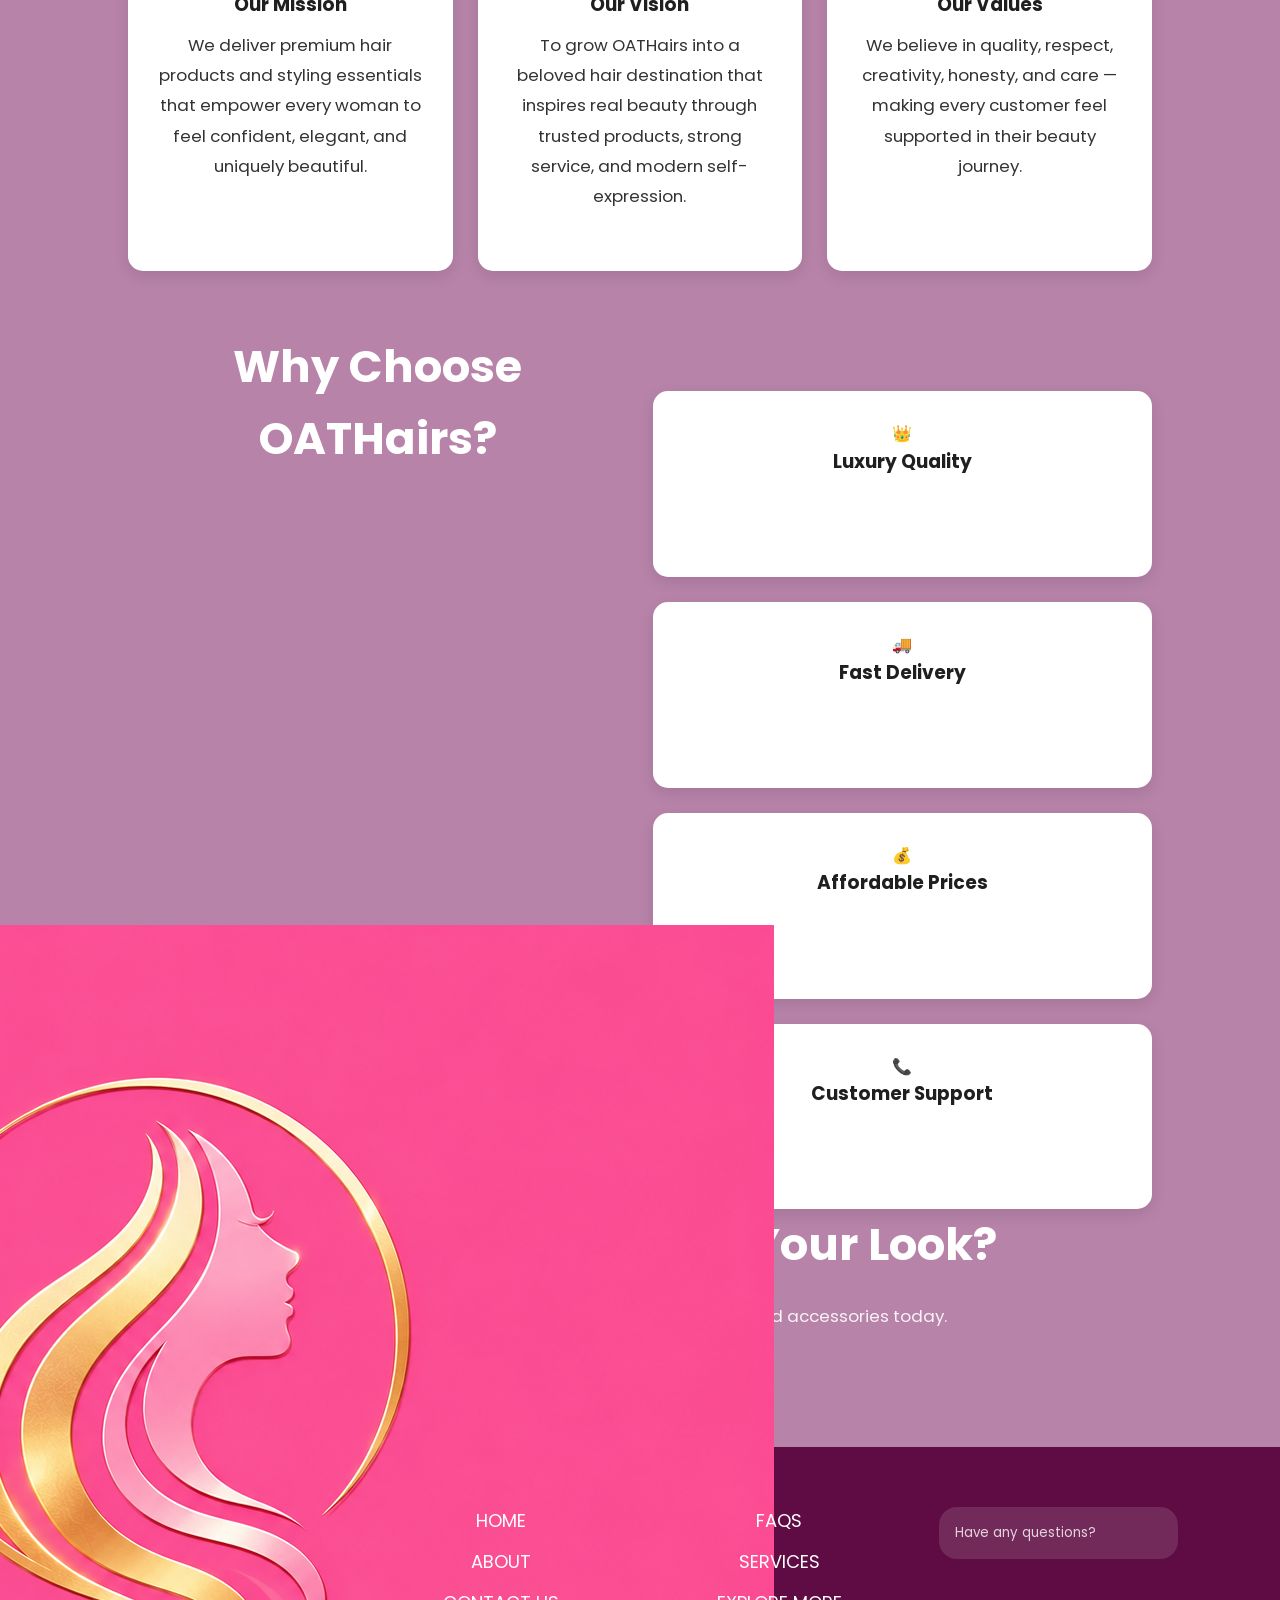
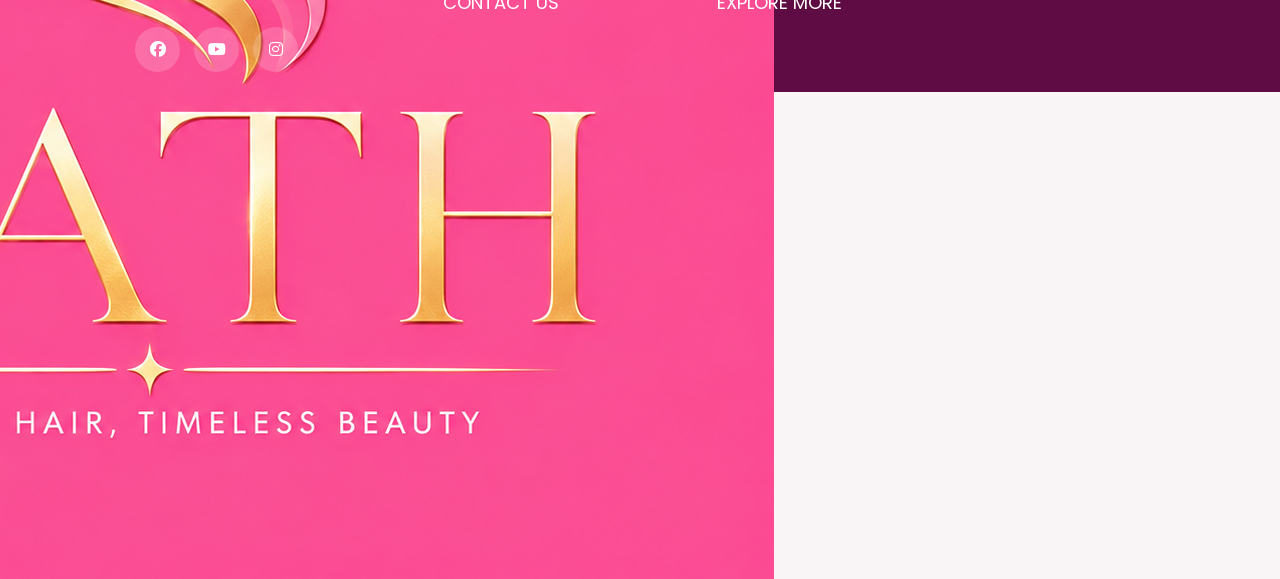
==== commit 9288968b: "Added changes" ====
--- a/pages/about.html
+++ b/pages/about.html
@@ -142,7 +142,7 @@
 
 <!-- Why Choose Us -->
 
-<section class="about-features">
+<section class="about-services">
 
 <h2>Why Choose OATHairs?</h2>
 
@@ -202,8 +202,11 @@
 
 <div class="footer-logo">
     
-
-<div class="circle">OATH</div>
+<div class="circle">
+    <img src="../images/logo.PNG" alt="OATH Logo">
+</div>
+
+
 
 <div class="socials">
 
